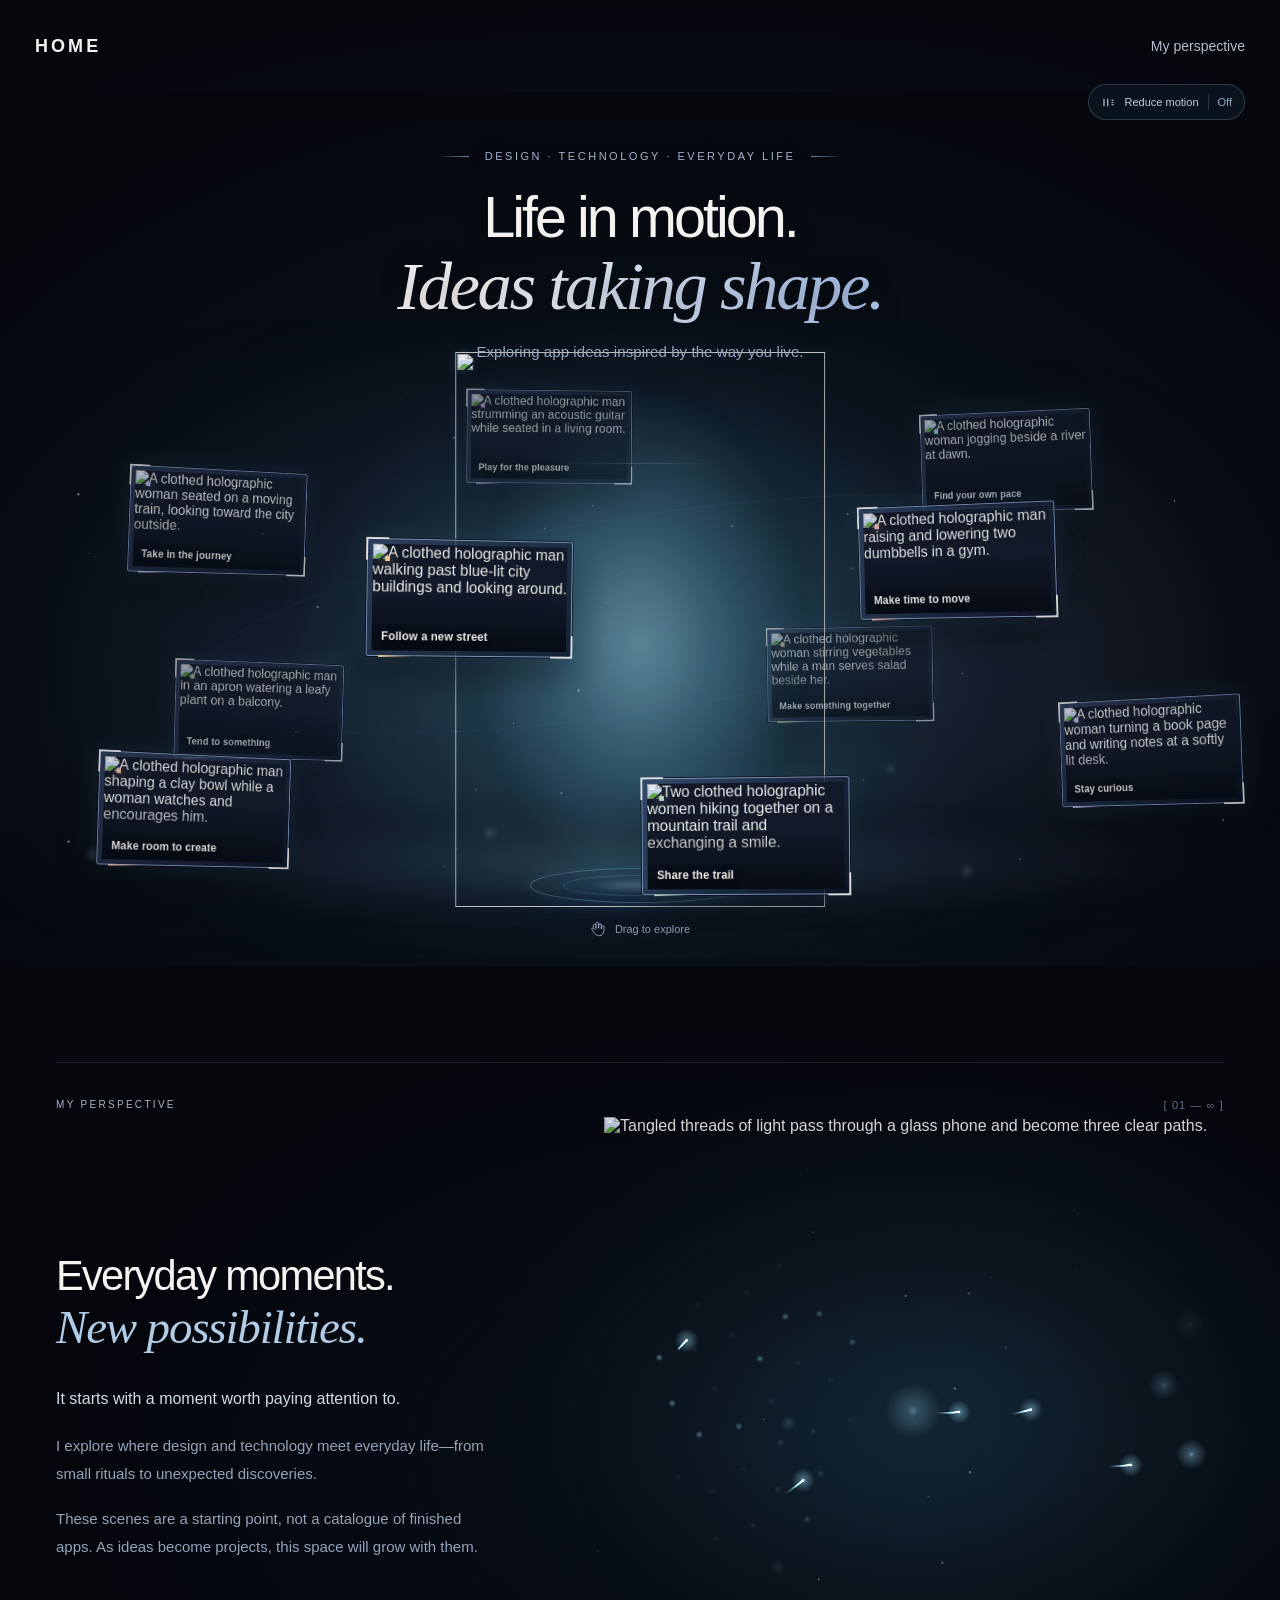
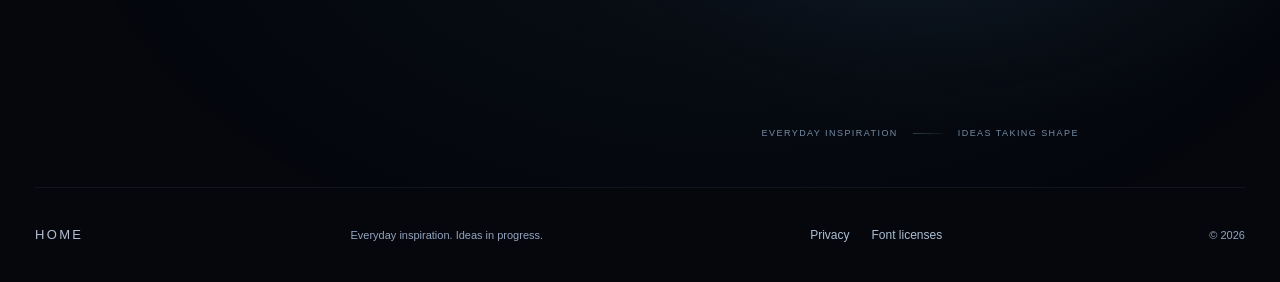
==== index.html @ 3bff4fd2 "Publish personal showcase and privacy notice" ====
<!doctype html>
<html lang="en">
<head>
  <meta charset="utf-8">
  <meta name="viewport" content="width=device-width, initial-scale=1">
  <meta name="theme-color" content="#05070d">
  <meta name="description" content="A personal exploration of design, technology, and app ideas inspired by everyday life. Ten cinematic holographic scenes bring that inspiration into motion.">
  <meta name="referrer" content="no-referrer">
  <title>Life in motion. Ideas taking shape.</title>
  <script src="motion-preference.js?v=personal-preview-20261008"></script>
  <link rel="icon" href="data:,">
  <link rel="preload" href="assets-holo-20261007/fonts/dm-sans.ttf" as="font" type="font/ttf" crossorigin>
  <link rel="preload" href="assets-holo-20261007/fonts/instrument-serif-italic.ttf" as="font" type="font/ttf" crossorigin>
  <link rel="preload" href="assets-holo-20261007/hologram.webp" as="image">
  <link rel="stylesheet" href="styles.css?v=personal-preview-20261008">
  <link rel="stylesheet" href="sections.css?v=personal-preview-20261008">
  <link rel="stylesheet" href="atmosphere.css?v=personal-preview-20261008">
  <link rel="stylesheet" href="site-preferences.css?v=personal-preview-20261008">
  <link rel="stylesheet" href="holo.css?v=personal-preview-20261008">
</head>
<body class="atmosphere-preview">
  <a class="skip-link" href="#main">Skip to content</a>
  <header class="site-header">
    <a class="wordmark" href="#" aria-label="Home">HOME</a>
    <nav aria-label="Main navigation"><a href="#perspective">My perspective</a></nav>
  </header>
  <div class="motion-toolbar">
    <button class="motion-preference" type="button" data-motion-toggle aria-pressed="false" hidden><svg viewBox="0 0 20 20" aria-hidden="true"><path d="M4 5v10M9 5v10M14 7h3M14 10h2M14 13h3"/></svg><span>Reduce motion</span><span data-motion-state aria-hidden="true">Off</span></button>
  </div>

  <main id="main" tabindex="-1">
    <section class="experience" aria-labelledby="hero-title">
      <div class="experience-ambient" aria-hidden="true"></div>
      <div class="hero-copy">
        <p class="eyebrow"><span class="eyebrow-line" aria-hidden="true"></span> DESIGN · TECHNOLOGY · EVERYDAY LIFE <span class="eyebrow-line" aria-hidden="true"></span></p>
        <h1 id="hero-title">Life in motion.<br><em>Ideas taking shape.</em></h1>
        <p class="hero-description">Exploring app ideas inspired by the way you live.</p>
      </div>

      <div class="scene-viewport">
        <div class="orbit-stage" id="orbit-stage" role="group" aria-label="Ten holographic scenes exploring different ways of living. Select a scene to take a closer look.">
          <div class="body-light" aria-hidden="true"><span class="body-light-halo"></span><span class="body-light-rays"></span><span class="body-light-floor"></span></div>
          <div class="stage-grid" aria-hidden="true"></div>
          <div class="orbit-guide orbit-guide-one" aria-hidden="true"></div>
          <div class="orbit-guide orbit-guide-two" aria-hidden="true"></div>
          <div class="hologram" aria-hidden="true">
            <div class="hologram-aura"></div>
            <img id="hologram-image" src="assets-holo-20261007/hologram.webp" alt="" width="850" height="1275" fetchpriority="high" draggable="false">
            <canvas id="hologram-particles"></canvas>
            <div class="hologram-scan"></div>
          </div>
          <div class="hologram-ground" aria-hidden="true"><span></span><span></span><span></span></div>
          <div class="screen-orbit" id="screen-orbit"></div>
        </div>
      </div>

      <div class="experience-controls">
        <div class="interaction-hint"><svg viewBox="0 0 24 24" aria-hidden="true"><path d="M5 9V7a2 2 0 0 1 4 0v4-7a2 2 0 0 1 4 0v7-5a2 2 0 0 1 4 0v6-3a2 2 0 0 1 4 0v5c0 5-3 8-7 8h-1c-3 0-5-2-7-5l-3-4c-1-2 1-4 3-2l2 2"/></svg><span>Drag to explore</span></div>
      </div>
      <noscript><p class="noscript-note">Enable JavaScript to explore ten visual interpretations of everyday life.</p></noscript>
    </section>

    <section class="perspective story-section" id="perspective" aria-labelledby="perspective-title">
      <div class="perspective-meta"><span class="eyebrow">MY PERSPECTIVE</span><span class="perspective-index" aria-hidden="true">[ 01 — ∞ ]</span></div>
      <div class="story-layout">
        <div class="story-copy">
          <h2 id="perspective-title">Everyday moments.<br><em>New possibilities.</em></h2>
          <p class="story-lead">It starts with a moment worth paying attention to.</p>
          <p>I explore where design and technology meet everyday life—from small rituals to unexpected discoveries.</p>
          <p>These scenes are a starting point, not a catalogue of finished apps. As ideas become projects, this space will grow with them.</p>
        </div>
        <figure class="story-art" data-art="perspective">
          <div class="art-halo" aria-hidden="true"></div>
          <div class="art-scene">
            <img src="assets-holo-20261007/perspective-art.webp" alt="Tangled threads of light pass through a glass phone and become three clear paths." width="1254" height="1254" loading="lazy" decoding="async">
            <canvas class="art-motion" aria-hidden="true"></canvas>
          </div>
          <figcaption class="art-caption"><span>Everyday inspiration</span><i aria-hidden="true"></i><span>Ideas taking shape</span></figcaption>
        </figure>
      </div>
    </section>
  </main>

  <footer class="site-footer"><a class="footer-wordmark" href="#">HOME</a><span>Everyday inspiration. Ideas in progress.</span><nav class="legal-links" aria-label="Site information"><a href="privacy.html">Privacy</a><a href="credits.html">Font licenses</a></nav><span>© <span id="year">2026</span></span></footer>

  <dialog id="scene-dialog" class="scene-dialog" aria-labelledby="dialog-title" aria-describedby="dialog-copy">
    <div class="dialog-shell">
      <button class="dialog-close" type="button" aria-label="Close scene"><svg viewBox="0 0 24 24" aria-hidden="true"><path d="m6 6 12 12M18 6 6 18"/></svg></button>
      <div class="dialog-image-wrap"><img id="dialog-image" src="assets-holo-20261007/city.webp" alt="" width="1200" height="800"><div class="dialog-image-shade"></div><span id="dialog-category" class="dialog-category"></span></div>
      <div class="dialog-content"><span class="eyebrow" id="dialog-index"></span><h2 id="dialog-title"></h2><p id="dialog-copy"></p><div class="dialog-bottom"><span>Visual concepts. Not product demonstrations.</span><div class="dialog-pagination"><button type="button" id="previous-scene" aria-label="Previous scene"><svg viewBox="0 0 24 24" aria-hidden="true"><path d="m14 6-6 6 6 6"/></svg></button><span id="dialog-count" aria-live="polite" aria-atomic="true"></span><button type="button" id="next-scene" aria-label="Next scene"><svg viewBox="0 0 24 24" aria-hidden="true"><path d="m10 6 6 6-6 6"/></svg></button></div></div></div>
    </div>
  </dialog>
  <script type="module" src="script.js?v=personal-preview-20261008"></script>
  <script type="module" src="section-effects.js?v=personal-preview-20261008"></script>
  <script type="module" src="atmosphere.js?v=personal-preview-20261008"></script>
</body>
</html>
---- styles.css ----
@font-face{font-family:DM Sans;src:url(assets-holo-20261007/fonts/dm-sans.ttf) format('truetype');font-weight:400;font-display:swap}
@font-face{font-family:DM Sans;src:url(assets-holo-20261007/fonts/dm-sans-semibold.ttf) format('truetype');font-weight:600 800;font-display:swap}
@font-face{font-family:Instrument Serif;src:url(assets-holo-20261007/fonts/instrument-serif-italic.ttf) format('truetype');font-style:italic;font-display:swap}
:root{color-scheme:dark;--bg:#05070d;--ink:#f4f3ef;--muted:#a0a7b9;--blue:#7bccff;--line:rgba(178,205,255,.15);--font:'DM Sans',Arial,sans-serif}
*{box-sizing:border-box}html{scroll-behavior:smooth;scroll-padding-top:30px}body{margin:0;background:var(--bg);color:var(--ink);font-family:var(--font);font-size:16px;-webkit-font-smoothing:antialiased}button,input,a{-webkit-tap-highlight-color:transparent}button,a{touch-action:manipulation}a{color:inherit;text-decoration:none}button{font:inherit;color:inherit}button:focus-visible,a:focus-visible{outline:2px solid #a7e0ff;outline-offset:6px}button{cursor:pointer}img{display:block;max-width:100%}::selection{background:#29638d;color:white}.skip-link{position:fixed;left:20px;top:-80px;background:white;color:#080d18;padding:14px 22px;z-index:1000}.skip-link:focus{top:15px}
.site-header{height:92px;max-width:1680px;margin:auto;padding:0 56px;display:flex;align-items:center;justify-content:space-between;position:relative;z-index:60}.wordmark{display:flex;align-items:center;gap:13px;font-size:18px;letter-spacing:.17em;font-weight:600}.site-header nav{display:flex;align-items:center;gap:36px;font-size:14px;color:#b5bdce}.site-header nav a:hover{color:white}.contact-link{display:flex;align-items:center;gap:14px;border:1px solid #3d4657;padding:11px 18px;border-radius:30px;color:#e7e9f2}.contact-glint{width:5px;height:5px;background:#a9dcff;box-shadow:0 0 12px #6cbcff;border-radius:50%}
.experience{position:relative;isolation:isolate;overflow:hidden;min-height:calc(100svh - 92px);padding-top:28px;background:radial-gradient(ellipse 54% 54% at 50% 65%,rgba(17,36,89,.19),transparent 80%)}.experience-ambient{position:absolute;inset:0;pointer-events:none;z-index:-1;background:radial-gradient(ellipse 45% 60% at 45% 65%,rgba(37,55,117,.08),transparent 70%),radial-gradient(ellipse 20% 35% at 78% 55%,rgba(72,30,86,.08),transparent 90%)}.hero-copy{position:relative;z-index:45;text-align:center;margin:0 auto;max-width:1050px;padding:0 24px}.eyebrow{font-size:11px;letter-spacing:.23em;font-weight:400;color:#a6b2ca;margin:0;line-height:1.6}.hero-copy .eyebrow{display:flex;justify-content:center;align-items:center;gap:16px}.eyebrow-line{width:32px;height:1px;background:linear-gradient(90deg,transparent,#6e89b3)}.eyebrow-line:last-child{transform:rotate(180deg)}h1{font-size:clamp(40px,4.5vw,72px);font-weight:400;line-height:1.1;letter-spacing:-.052em;margin:20px 0 15px}h1 em{font-family:'Instrument Serif',Georgia,serif;font-weight:400;font-size:1.19em;letter-spacing:-.035em;background:linear-gradient(100deg,#fbfafa 18%,#afc6ee 92%);background-clip:text;-webkit-background-clip:text;color:transparent}.hero-description{font-size:15px;line-height:1.7;letter-spacing:.005em;color:#9aa8c0;margin:0}.scene-viewport{position:relative;max-width:1640px;margin:0 auto}.orbit-stage{height:clamp(470px,calc(100svh - 340px),700px);position:relative;isolation:isolate;touch-action:pan-y;cursor:grab;margin-top:-6px;user-select:none;-webkit-user-select:none}.orbit-stage.is-dragging{cursor:grabbing}.screen-orbit{position:absolute;inset:0;pointer-events:none;z-index:auto}.life-screen{position:absolute;top:0;left:50%;width:clamp(180px,17.2vw,257px);height:clamp(130px,12.3vw,182px);padding:5px;border:1px solid rgba(182,211,255,.62);border-radius:3px;background:linear-gradient(135deg,rgba(54,73,109,.7),rgba(9,17,34,.8));box-shadow:0 0 0 1px rgba(4,10,22,.8),0 0 18px rgba(69,144,240,.13),0 20px 40px rgba(0,0,0,.43);text-align:left;will-change:transform;pointer-events:auto;transform-origin:center;transition:border-color .2s,box-shadow .2s;overflow:visible;cursor:pointer}.life-screen::before,.life-screen::after{content:'';position:absolute;width:22px;height:22px;border-color:#d5e9ff;opacity:.9;pointer-events:none}.life-screen::before{top:-2px;left:-2px;border-top:2px solid;border-left:2px solid}.life-screen::after{bottom:-2px;right:-2px;border-right:2px solid;border-bottom:2px solid}.life-screen:hover,.life-screen:focus-visible{border-color:#d3f4ff;box-shadow:0 0 0 1px #75c7ff,0 0 40px rgba(69,144,240,.35),0 20px 40px #0009}.screen-photo-wrap{position:relative;width:100%;height:100%;overflow:hidden;background:#111827}.screen-photo{width:100%;height:100%;object-fit:cover;object-position:center;filter:saturate(.88) contrast(1.05);transition:transform .8s,filter .5s;pointer-events:none}.life-screen:hover .screen-photo{transform:scale(1.055);filter:saturate(1) contrast(1.04)}.screen-shade{position:absolute;inset:0;background:linear-gradient(180deg,rgba(3,7,15,.05) 20%,rgba(3,7,15,.02) 45%,rgba(3,7,15,.83) 100%);pointer-events:none}.screen-heading{position:absolute;left:13px;bottom:11px;right:13px;display:flex;align-items:center;justify-content:space-between;gap:8px;z-index:2;text-shadow:0 1px 8px #000;font-size:13px;font-weight:600;letter-spacing:.01em;pointer-events:none}.screen-number{font-size:10px;font-family:monospace;letter-spacing:.1em;color:#d9e6f5;font-weight:400}.screen-notch{position:absolute;left:13px;top:13px;width:5px;height:5px;background:var(--screen-color,#aedcff);box-shadow:0 0 12px var(--screen-color,#aedcff);z-index:2;pointer-events:none}.screen-edge{position:absolute;width:36px;height:2px;background:linear-gradient(90deg,var(--screen-color,#bdefff),transparent);left:12px;bottom:-2px}.screen-hover-label{position:absolute;top:12px;right:12px;font-size:9px;letter-spacing:.1em;text-transform:uppercase;background:#05080db3;border:1px solid #ffffff50;padding:5px 6px;opacity:0;transition:opacity .2s;pointer-events:none}.life-screen:hover .screen-hover-label,.life-screen:focus-visible .screen-hover-label{opacity:1}
.hologram{position:absolute;left:50%;bottom:12px;transform:translateX(-50%);height:99%;width:auto;aspect-ratio:2/3;z-index:25;pointer-events:none;isolation:isolate}.hologram img{width:100%;height:100%;object-fit:contain;opacity:.82;filter:saturate(.62) brightness(.93);mix-blend-mode:screen;position:relative;z-index:1}.hologram-aura{position:absolute;inset:15% 20% 10%;border-radius:50%;background:radial-gradient(ellipse,rgba(62,168,255,.08),transparent 70%);filter:blur(24px);z-index:0}#hologram-particles{position:absolute;inset:0;width:100%;height:100%;z-index:3;mix-blend-mode:screen}.hologram-scan{position:absolute;left:28%;right:28%;top:20%;height:1px;z-index:4;background:linear-gradient(90deg,transparent,rgba(178,229,255,.65),transparent);box-shadow:0 0 14px #8cdaff;opacity:.25;animation:scan-body 9s ease-in-out infinite;pointer-events:none}@keyframes scan-body{0%,100%{top:18%;opacity:0}12%,70%{opacity:.35}85%{top:85%;opacity:0}}.hologram-ground{position:absolute;left:50%;bottom:2%;width:280px;height:45px;transform:translateX(-50%);z-index:5;background:radial-gradient(ellipse,rgba(53,120,218,.18),transparent 65%);pointer-events:none}.hologram-ground span{position:absolute;inset:5px 30px;border-radius:50%;border:1px solid #89c2ff30;box-shadow:0 0 18px #3d91ff12}.hologram-ground span:nth-child(2){inset:12px 63px;opacity:.55}.hologram-ground span:nth-child(3){inset:20px 94px;background:#5d9fed24;border:0;filter:blur(4px)}.stage-grid{position:absolute;left:12%;right:12%;height:58%;bottom:-22%;background-image:linear-gradient(#7793cf09 1px,transparent 1px),linear-gradient(90deg,#7793cf09 1px,transparent 1px);background-size:62px 62px;transform:perspective(460px) rotateX(64deg);mask-image:radial-gradient(ellipse,#0005,transparent 66%);pointer-events:none;z-index:0}.orbit-guide{position:absolute;border:1px solid rgba(100,157,235,.07);border-radius:50%;pointer-events:none;z-index:1;left:15%;right:15%;height:35%;top:28%;transform:rotate(-9deg)}.orbit-guide-two{left:8%;right:8%;top:42%;height:37%;transform:rotate(8deg);border-style:dashed;border-color:#698bca0b}.stage-coordinate{position:absolute;top:43%;display:flex;gap:18px;align-items:center;font-size:8px;letter-spacing:.2em;color:#5d6c86;writing-mode:vertical-rl;z-index:2;pointer-events:none}.stage-coordinate i{height:40px;width:1px;background:#5772a44a}.coordinate-left{left:35px;transform:rotate(180deg)}.coordinate-right{right:35px}
.experience-controls{position:relative;z-index:50;max-width:1360px;margin:0 auto;padding:2px 30px 0;display:grid;grid-template-columns:1fr auto 1fr;align-items:center;gap:24px}.interaction-hint{display:flex;align-items:center;gap:9px;font-size:11px;color:#8c9bb4}.interaction-hint svg{width:16px;height:16px;stroke:#a3b1c8;fill:none;stroke-width:1.3;stroke-linecap:round;stroke-linejoin:round}.hint-separator{margin:0 8px;color:#4b5d7d}.scene-selector{display:flex;align-items:center;gap:3px}.scene-dot{border:0;background:none;padding:11px 6px;display:block;position:relative}.scene-dot::after{content:'';display:block;width:4px;height:4px;background:#43516c;border-radius:50%;transition:background .3s,box-shadow .3s}.scene-dot:hover::after,.scene-dot[aria-pressed=true]::after{background:#b3e2ff;box-shadow:0 0 10px #64bafc}.motion-toggle{justify-self:end;display:flex;align-items:center;gap:6px;background:none;border:0;padding:8px 0 8px 10px;color:#a0afc9;font-size:11px}.motion-toggle svg{width:17px;height:17px;stroke:currentColor;stroke-width:1.5;fill:none;stroke-linecap:round}.motion-toggle .play-icon{display:none;width:15px}.motion-toggle[aria-pressed=true] .play-icon{display:block}.motion-toggle[aria-pressed=true] .pause-icon{display:none}.motion-toggle:hover{color:white}.scene-disclaimer{margin:13px 0 30px;text-align:center;font-size:11px;color:#586781;letter-spacing:.025em}.noscript-note{text-align:center;padding:20px;color:var(--muted)}
.perspective{max-width:1250px;margin:100px auto 0;border-top:1px solid var(--line);padding:35px 0 90px}.perspective-meta{display:flex;justify-content:space-between;align-items:center;margin-bottom:42px}.perspective-meta .eyebrow{font-size:10px}.perspective-index{font-size:11px;color:#63708c;letter-spacing:.1em}.perspective-copy{display:grid;grid-template-columns:1.15fr 1fr;gap:100px}.perspective-copy h2{font-size:clamp(30px,3.1vw,48px);font-weight:400;line-height:1.2;letter-spacing:-.035em;margin:0}.perspective-copy h2 em{font-family:'Instrument Serif',Georgia,serif;font-size:1.1em;font-weight:400;color:#a5b7d5}.perspective-copy p{font-size:16px;line-height:1.8;color:#9da9c0;margin:0 0 18px}.text-link{display:flex;align-items:center;justify-content:space-between;gap:10px;font-size:13px;margin-top:28px;padding:16px 0;border-top:1px solid var(--line);color:#dce6f6}.text-link span{color:#8295b6;font-size:12px}.text-link:hover span{color:#c4e5ff}.site-footer{max-width:calc(100% - 112px);margin:auto;min-height:95px;border-top:1px solid #7387ab1a;display:flex;align-items:center;justify-content:space-between;gap:20px;color:#606f89;font-size:11px}.footer-wordmark{font-size:13px;letter-spacing:.18em;color:#b4bed1}
.scene-dialog{width:min(900px,calc(100% - 32px));padding:0;border:1px solid #789acf50;background:#090e18;color:white;border-radius:8px;max-height:90svh;overflow:auto;box-shadow:0 30px 150px #000d}.scene-dialog::backdrop{background:rgba(2,5,12,.8);backdrop-filter:blur(12px)}.dialog-shell{position:relative}.dialog-close{position:absolute;right:15px;top:15px;width:38px;height:38px;border:1px solid #b8d1ec55;z-index:3;display:grid;place-items:center;background:#060b14ba;border-radius:50%;color:white}.dialog-close svg,.dialog-pagination svg{width:20px;height:20px;fill:none;stroke:currentColor;stroke-width:1.5}.dialog-close:hover{background:#183958}.dialog-image-wrap{height:clamp(190px,40vh,400px);position:relative;overflow:hidden}.dialog-image-wrap>img{width:100%;height:100%;object-fit:cover;animation:scene-reveal 10s ease-out both}.dialog-image-shade{position:absolute;inset:0;background:linear-gradient(transparent 50%,#090e18)}.dialog-category{position:absolute;bottom:24px;left:36px;letter-spacing:.2em;font-size:11px;color:#d2e7fc}.dialog-content{padding:10px 36px 27px}.dialog-content .eyebrow{font-size:10px;color:#6d8aac}.dialog-content h2{font-family:'Instrument Serif',Georgia,serif;font-size:clamp(34px,4vw,50px);font-style:italic;font-weight:400;margin:12px 0;letter-spacing:-.02em}.dialog-content p{font-size:16px;line-height:1.8;color:#aab8cf;max-width:650px;margin:0 0 28px}.dialog-bottom{display:flex;align-items:center;justify-content:space-between;gap:20px;padding-top:20px;border-top:1px solid #7b9fc026;color:#758baa;font-size:11px}.dialog-pagination{display:flex;align-items:center;gap:16px}.dialog-pagination button{display:grid;place-items:center;width:32px;height:32px;background:none;border:1px solid #59749450;border-radius:50%;padding:0;color:#bdd5f0}.dialog-pagination button:hover{background:#14243b}.dialog-pagination span{min-width:37px;text-align:center;font-size:11px;font-variant-numeric:tabular-nums}@keyframes scene-reveal{from{transform:scale(1.045)}to{transform:scale(1)}}body.dialog-open{overflow:hidden}
@media(min-width:1600px){.site-header{height:100px}.experience{padding-top:35px}.hero-description{font-size:16px}.orbit-stage{height:min(680px,calc(100svh - 355px))}}
@media(max-width:1280px){.site-header{padding:0 35px}.perspective{margin-left:55px;margin-right:55px}.perspective-copy{gap:55px}.stage-coordinate{display:none}.site-footer{max-width:calc(100% - 70px)}.experience-controls{padding-left:40px;padding-right:40px}}
@media(max-width:760px){.site-header{height:78px;padding:0 22px}.wordmark{font-size:14px;gap:10px;letter-spacing:.14em}.site-header nav{gap:0;font-size:12px}.site-header nav>a:first-child{display:none}.contact-link{padding:9px 14px}.contact-glint{width:4px;height:4px}.experience{padding-top:27px;min-height:0}.hero-copy{padding:0 17px}.hero-copy .eyebrow{font-size:9px;letter-spacing:.18em;gap:10px}.eyebrow-line{width:24px}h1{font-size:clamp(33px,6.5vw,49px);line-height:1.17;letter-spacing:-.048em;max-width:650px;margin:16px auto 12px}.hero-description{font-size:13px;line-height:1.8;max-width:420px;margin:auto}.desktop-break{display:none}.orbit-stage{height:550px;margin-top:16px;max-width:760px}.life-screen{width:174px;height:129px;padding:4px}.screen-heading{font-size:12px;left:10px;right:10px;bottom:10px}.screen-number{font-size:9px}.hologram{height:91%;bottom:19px;max-width:340px;width:62%;aspect-ratio:2/3}.hologram-ground{bottom:2%;width:210px}.orbit-guide-one{left:5%;right:5%;top:20%;height:27%}.orbit-guide-two{left:1%;right:1%;top:57%;height:30%}.experience-controls{display:flex;flex-wrap:wrap;justify-content:space-between;gap:0 12px;padding:0 24px}.interaction-hint{font-size:10px}.interaction-hint svg{width:15px;height:15px}.hint-separator{margin:0 4px}.scene-selector{order:3;width:100%;justify-content:center;margin-top:10px}.scene-dot{padding:12px 8px}.motion-toggle{font-size:10px}.scene-disclaimer{font-size:10px;margin:4px 0 20px}.perspective{margin:70px 25px 0;padding:25px 0 45px}.perspective-meta{margin-bottom:25px}.perspective-meta .eyebrow{font-size:9px;letter-spacing:.15em}.perspective-copy{grid-template-columns:1fr;gap:25px}.perspective-copy h2{font-size:36px}.perspective-copy p{font-size:14px}.text-link{font-size:12px}.text-link span{font-size:11px}.site-footer{max-width:calc(100% - 50px);padding:25px 0;flex-wrap:wrap;gap:18px;min-height:100px;font-size:10px}.site-footer>span:nth-child(2){display:none}.footer-wordmark{font-size:12px}.dialog-content{padding:8px 22px 22px}.dialog-category{left:22px}.dialog-content p{font-size:14px}.dialog-bottom{font-size:10px;gap:14px}.dialog-pagination{gap:9px}}
@media(max-width:420px){h1{max-width:360px;font-size:39px}h1 em{display:block;font-size:1.18em}.hero-description{max-width:315px;font-size:12px}.orbit-stage{height:530px;margin-top:15px}.life-screen{width:161px;height:118px}.hologram{height:89%;width:78%;max-width:320px}.experience-controls{padding:0 18px}.screen-heading{font-size:11px}.screen-hover-label{display:none}.dialog-bottom>span{max-width:125px;line-height:1.7}}
.screen-photo-wrap{display:block}.motion-paused .hologram-scan{animation-play-state:paused}
.experience-controls{display:flex;justify-content:center}
.experience-controls{padding-bottom:30px}
@media(min-width:761px){.hero-description{white-space:nowrap}}
.affiliate-section{max-width:1250px;margin:0 auto;border-top:1px solid var(--line);padding:35px 0 90px;scroll-margin-top:30px}
@media(max-width:1280px){.affiliate-section{margin-left:55px;margin-right:55px}}
@media(max-width:760px){.affiliate-section{margin:0 25px;padding:25px 0 45px}.affiliate-email{flex-wrap:wrap;gap:10px 20px}.experience-controls{justify-content:center}}
.screen-video{position:absolute;inset:0;opacity:0;pointer-events:none}.screen-video.is-ready{opacity:1}.screen-shade{z-index:1}.dialog-video{width:100%;height:100%;object-fit:contain;background:#05070d}.dialog-video[hidden],#dialog-image[hidden]{display:none}.dialog-image-shade,.dialog-category{pointer-events:none}.dialog-image-wrap:has(.dialog-video:not([hidden])) .dialog-image-shade,.dialog-image-wrap:has(.dialog-video:not([hidden])) .dialog-category{display:none}
/* Light originates at the figure: bright near the body, a soft falloff into black. */
.experience{background:#04060b}
.experience-ambient{background:none}
.body-light{position:absolute;inset:-7% 0 -7%;pointer-events:none;z-index:0;overflow:visible}
.body-light-halo{position:absolute;inset:0;background:radial-gradient(ellipse 10% 34% at 50% 50%,rgba(157,223,255,.22) 0%,rgba(97,186,244,.14) 42%,transparent 100%),radial-gradient(ellipse 32% 58% at 50% 52%,rgba(69,144,213,.20) 0%,rgba(42,102,164,.12) 32%,rgba(21,57,99,.065) 55%,rgba(9,25,43,.025) 74%,transparent 100%);animation:body-light-breathe 12s ease-in-out infinite}
.body-light-rays{position:absolute;inset:8% 5% 10%;background:repeating-conic-gradient(from -14deg at 50% 48%,transparent 0deg 16deg,rgba(134,207,255,.065) 18deg,transparent 25deg 44deg);mask-image:radial-gradient(ellipse 45% 47% at 50% 48%,transparent 12%,#0006 26%,#0003 50%,transparent 85%);filter:blur(12px);opacity:.7}
.body-light-floor{position:absolute;bottom:7%;left:50%;width:75%;height:15%;transform:translateX(-50%);background:radial-gradient(ellipse at center,rgba(151,219,253,.21),rgba(56,123,185,.1) 23%,rgba(23,64,100,.04) 47%,transparent 72%);filter:blur(13px)}
.hologram::before{content:'';position:absolute;inset:0;background:url(assets-holo-20261007/hologram.webp) center/contain no-repeat;filter:blur(27px) saturate(.65) brightness(1.4);opacity:.32;mix-blend-mode:screen;z-index:0;animation:body-light-breathe 12s ease-in-out infinite}
.hologram img{opacity:.94;filter:saturate(.68) brightness(1.06) drop-shadow(0 0 5px rgba(116,213,255,.22))}
.hologram-aura{inset:8% 12% 6%;background:radial-gradient(ellipse,rgba(131,213,255,.12),rgba(61,131,199,.045) 48%,transparent 74%);filter:blur(28px)}
.hologram-ground{background:radial-gradient(ellipse,rgba(175,234,255,.3),rgba(66,147,223,.12) 24%,transparent 67%)}
.hologram-ground span{border-color:#99d9ff4d;box-shadow:0 0 21px #5aaeff20}
.life-screen{box-shadow:0 0 0 1px rgba(4,10,22,.8),0 0 24px rgba(85,171,234,.14),0 20px 40px rgba(0,0,0,.43)}
.motion-paused .body-light-halo,.motion-paused .hologram::before{animation-play-state:paused}
@keyframes body-light-breathe{0%,100%{opacity:.82}50%{opacity:1}}
@media(max-width:760px){.body-light{inset:-3% -25% -4%}.body-light-rays{opacity:.5}.hologram::before{filter:blur(20px) saturate(.65) brightness(1.4)}}
@media(prefers-reduced-motion:reduce){html{scroll-behavior:auto}*,*::before,*::after{animation:none!important;transition:none!important}.hologram-scan{display:none}}
---- sections.css ----
/* Cinematic story sections: real typography over transparent, animated artwork. */
.story-section {
  position: relative;
  max-width: 1328px;
  margin: 0 auto;
  padding: 34px 0 50px;
  border-top: 1px solid var(--line);
  scroll-margin-top: 28px;
}
.perspective.story-section { margin-top: 95px; }
.story-section .perspective-meta { margin-bottom: 4px; }
.story-layout {
  display: grid;
  grid-template-columns: .92fr 1.08fr;
  align-items: center;
  gap: 20px;
  min-height: 550px;
}
.story-copy { position: relative; z-index: 2; padding: 12px 0 35px; }
.story-copy h2 {
  margin: 0 0 29px;
  font-size: clamp(34px, 3.25vw, 50px);
  font-weight: 400;
  line-height: 1.17;
  letter-spacing: -.042em;
}
.story-copy h2 em {
  font-family: 'Instrument Serif', Georgia, serif;
  font-size: 1.13em;
  font-weight: 400;
  letter-spacing: -.025em;
  color: #b2cce6;
}
.story-copy p {
  max-width: 430px;
  margin: 0 0 18px;
  color: #94a4bb;
  font-size: 15px;
  line-height: 1.85;
}
.story-copy .story-lead { color: #d0dce9; font-size: 16px; }
.story-copy .affiliate-email {
  max-width: 430px;
  align-items: flex-start;
  flex-direction: column;
  gap: 12px;
  margin-top: 30px;
  padding: 19px 0 4px;
}
.story-copy .affiliate-email span { color: #a8cfe9; font-size: 14px; }
.story-copy .affiliate-email:hover span { color: #fff; }
.story-art {
  position: relative;
  isolation: isolate;
  width: 100%;
  min-width: 0;
  aspect-ratio: 1;
  margin: 0;
  pointer-events: none;
}
.art-halo {
  position: absolute;
  inset: 16% -4% 7% -5%;
  z-index: -1;
  background: radial-gradient(ellipse at 52% 48%, #277bb219 0%, #14435f0b 48%, transparent 72%);
}
[data-art="affiliates"] .art-halo {
  background: radial-gradient(ellipse at 48% 45%, #267fa916, transparent 68%), radial-gradient(ellipse at 60% 85%, #bd8b4910, transparent 50%);
}
.art-scene {
  position: absolute;
  inset: 0;
  transform-origin: 52% 52%;
  animation: glass-drift 10s ease-in-out infinite;
  animation-play-state: paused;
}
[data-art="affiliates"] .art-scene { animation-duration: 13s; animation-delay: -4s; }
.story-art.is-animating .art-scene { animation-play-state: running; }
.art-scene img { width: 100%; height: 100%; object-fit: contain; opacity: .88; }
.art-motion { position: absolute; inset: 0; width: 100%; height: 100%; mix-blend-mode: screen; }
.art-caption {
  position: absolute;
  left: 7%;
  right: 5%;
  bottom: -4px;
  display: flex;
  align-items: center;
  justify-content: center;
  gap: 15px;
  color: #768ca5;
  font-size: 9px;
  line-height: 1.6;
  letter-spacing: .16em;
  text-transform: uppercase;
}
.art-caption i { width: 30px; height: 1px; background: linear-gradient(90deg, #679eb75c, #679eb712); }
.art-caption .reward-label { color: #baa98a; }
@keyframes glass-drift {
  0%, 100% { transform: translateY(3px) rotate(-.4deg); }
  50% { transform: translateY(-6px) rotate(.4deg); }
}
@media (max-width: 1450px) {
  .story-section { margin-left: 56px; margin-right: 56px; }
}
@media (max-width: 1050px) {
  .story-section { margin-left: 40px; margin-right: 40px; }
  .story-layout { gap: 10px; min-height: 440px; }
  .story-copy h2 { font-size: 35px; }
  .story-copy p { font-size: 14px; }
  .story-copy .story-lead { font-size: 14px; }
  .art-caption { font-size: 8px; gap: 9px; letter-spacing: .1em; }
  .art-caption i { width: 20px; }
}
@media (max-width: 760px) {
  .story-section { margin: 0 25px; padding: 25px 0 44px; }
  .perspective.story-section { margin-top: 65px; }
  .story-section .perspective-meta { margin-bottom: 34px; }
  .story-section .perspective-index { font-size: 9px; letter-spacing: .025em; }
  .story-layout { grid-template-columns: 1fr; min-height: 0; gap: 0; }
  .story-copy { padding: 0; }
  .story-copy h2 { font-size: clamp(30px, 7.8vw, 44px); margin-bottom: 21px; }
  .story-copy p { max-width: 460px; font-size: 14px; line-height: 1.85; }
  .story-copy .story-lead { font-size: 14px; }
  .story-copy .affiliate-email { margin-top: 24px; padding-top: 17px; }
  .story-copy .affiliate-email span { font-size: 13px; }
  .story-art { width: min(100%, 500px); margin: -8px auto 7px; }
  [data-art="affiliates"] { margin-top: 18px; }
  .art-caption { left: 0; right: 0; bottom: -9px; font-size: 8px; gap: 9px; }
}
@media (prefers-reduced-motion: reduce) {
  .art-scene { animation: none; }
}

/* A generous, low-friction contact area in the same blue-black glass palette. */
.partnership-jump {
  display: inline-flex;
  align-items: center;
  gap: 24px;
  margin-top: 16px;
  padding: 14px 0;
  border-bottom: 1px solid #86b6d155;
  font-size: 15px;
  color: #c6e6f8;
}
.partnership-jump span { font-size: 23px; }
.partnership-jump:hover { color: white; border-color: #a9dbf7; }
.partnership-panel {
  position: relative;
  isolation: isolate;
  display: grid;
  grid-template-columns: .78fr 1.22fr;
  gap: 65px;
  margin-top: 60px;
  padding: 54px;
  border: 1px solid #8bc6ee30;
  border-radius: 18px;
  background: radial-gradient(ellipse at 0 0, #183c533f, transparent 55%), linear-gradient(135deg, #0c1520, #080e16 75%);
  box-shadow: inset 0 1px 0 #ccefff08, 0 24px 75px #00000030;
  scroll-margin-top: 32px;
}
.partnership-panel::before {
  content: '';
  position: absolute;
  top: -1px;
  left: 12%;
  right: 42%;
  height: 1px;
  background: linear-gradient(90deg, transparent, #a3dcf5aa, transparent);
  pointer-events: none;
}
.partnership-intro .eyebrow { color: #92b3cc; font-size: 9px; letter-spacing: .15em; }
.partnership-signal { display: inline-block; width: 5px; height: 5px; margin-right: 6px; border-radius: 50%; background: #9bdef6; box-shadow: 0 0 12px #80d1f3aa; }
.partnership-intro h3 { margin: 22px 0 22px; font-size: clamp(32px, 3vw, 45px); font-weight: 400; letter-spacing: -.035em; line-height: 1.15; }
.partnership-intro h3 em { color: #b7d7ee; font-family: 'Instrument Serif', Georgia, serif; font-weight: 400; font-size: 1.2em; }
.partnership-intro p { max-width: 300px; color: #9eafc1; font-size: 14px; line-height: 1.8; margin: 0 0 28px; }
.partnership-intro .affiliate-email { display: block; max-width: 320px; color: #bbd9eb; font-size: 13px; line-height: 2; }
.partnership-intro .affiliate-email>span:first-child { display: block; color: #8399ae; font-size: 12px; margin-bottom: 3px; }
.partnership-intro .affiliate-email:hover { color: white; }
.partnership-form { position: relative; padding-top: 2px; min-width: 0; }
.partnership-fields { display: grid; grid-template-columns: 1fr 1fr; gap: 26px 22px; }
.partnership-field { display: flex; flex-direction: column; gap: 11px; min-width: 0; }
.partnership-field-wide { grid-column: 1 / -1; }
.partnership-field label { color: #d0deed; font-size: 12px; line-height: 1.6; }
.partnership-field label>span { color: #87b7d0; }
.partnership-field .field-optional { margin-left: 10px; font-size: 10px; color: #8398ac; }
.partnership-field input {
  display: block;
  width: 100%;
  min-width: 0;
  height: 53px;
  padding: 0 15px;
  border: 1px solid #55708770;
  border-radius: 7px;
  background: #050b14a6;
  box-shadow: inset 0 2px 6px #00000021;
  color: #edf5fc;
  font: 400 15px var(--font);
  transition: border-color .2s, box-shadow .2s;
}
.partnership-field input::placeholder { color: #718398; opacity: 1; }
.partnership-field input:hover { border-color: #7699b18c; }
.partnership-field input:focus { outline: 2px solid #97dafa; outline-offset: 2px; border-color: #a2d4eb80; box-shadow: 0 0 20px #7ebeff10; }
.partnership-field input:user-invalid { border-color: #e69f9f; }
.partnership-field input:-webkit-autofill { -webkit-text-fill-color: #edf5fc; box-shadow: 0 0 0 60px #101e2a inset; caret-color: #edf5fc; }
.field-hint { color: #8296aa; font-size: 11px; line-height: 1.6; margin-top: -3px; }
.partnership-form-bottom { display: flex; align-items: center; gap: 22px; margin-top: 29px; }
.partnership-submit {
  display: inline-flex;
  justify-content: space-between;
  align-items: center;
  flex-shrink: 0;
  gap: 22px;
  padding: 16px 20px;
  min-height: 54px;
  border: 1px solid #d0ecff70;
  border-radius: 7px;
  background: linear-gradient(120deg, #cae8f7, #a4cfe5);
  box-shadow: 0 4px 24px #7bc9ff12;
  color: #0a2133;
  font-size: 13px;
  font-weight: 600;
  text-align: left;
  transition: background .2s, box-shadow .2s;
}
.partnership-submit>span:last-child { font-size: 22px; font-weight: 400; line-height: 1; }
.partnership-submit:hover { background: #d9f1ff; box-shadow: 0 4px 28px #7bc9ff26; }
.partnership-submit:disabled { cursor: wait; opacity: .65; }
.partnership-note { color: #8496a9; font-size: 11px; line-height: 1.7; margin: 0; max-width: 225px; }
.partnership-status { font-size: 13px; line-height: 1.7; color: #c3e2f2; margin: 22px 0 0; padding: 13px 15px; border-left: 2px solid #8cb7d4; background: #152b3f80; border-radius: 0 5px 5px 0; }
.partnership-status[data-state="error"] { color: #f2c3c3; border-color: #df9c9c; background: #36212b66; }
.partnership-status:focus { outline: none; }
.form-trap { position: absolute; width: 1px; height: 1px; overflow: hidden; clip-path: inset(50%); white-space: nowrap; }
@media (max-width: 1100px) {
  .partnership-panel { padding: 38px; gap: 35px; grid-template-columns: .8fr 1.2fr; }
  .partnership-fields { grid-template-columns: 1fr; gap: 20px; }
  .partnership-form-bottom { align-items: flex-start; flex-direction: column; gap: 14px; }
  .partnership-note { max-width: 330px; }
}
@media (max-width: 760px) {
  .partnership-panel { grid-template-columns: 1fr; gap: 32px; padding: 29px 23px; margin-top: 58px; border-radius: 12px; }
  .partnership-intro h3 { font-size: 35px; margin: 18px 0; }
  .partnership-intro h3 br { display: none; }
  .partnership-intro h3 em::before { content: ' '; }
  .partnership-intro p { margin-bottom: 20px; }
  .partnership-intro .eyebrow { font-size: 8px; letter-spacing: .11em; }
  .partnership-intro .affiliate-email { font-size: 12px; }
  .partnership-field input { font-size: 16px; }
  .partnership-submit { width: 100%; padding: 16px; font-size: 12px; gap: 12px; }
  .partnership-jump { font-size: 14px; margin-top: 8px; }
}
---- atmosphere.css ----
/* Isolated design experiment. Loaded by atmosphere.html only. */
.atmosphere-preview { overflow-x: clip; }
.atmosphere-preview main { overflow: clip; }
.atmosphere-preview .site-header {
  background: radial-gradient(ellipse at 52% 140%, #17313b24, transparent 68%);
}
.atmosphere-preview .experience {
  background: radial-gradient(ellipse 66% 70% at 50% 62%, #0b1722 0%, #080d15 58%, #05070d 100%);
}
.atmosphere-preview .experience-ambient {
  z-index: 0;
  background:
    radial-gradient(ellipse 36% 54% at 50% 66%, #74cbe52e, transparent 78%),
    radial-gradient(ellipse 43% 59% at 25% 68%, #6475ac19, transparent 78%),
    radial-gradient(ellipse 27% 44% at 81% 64%, #9b79ac17, transparent 83%);
  mask-image: linear-gradient(transparent, #000 35%, #000 79%, transparent);
}
.atmosphere-preview .body-light-halo {
  background:
    radial-gradient(ellipse 13% 39% at 50% 50%, #c7f3ff47 0%, #8acee62b 43%, transparent 100%),
    radial-gradient(ellipse 47% 65% at 50% 52%, #518eac40 0%, #3a789528 32%, #28476619 59%, transparent 100%);
}
.atmosphere-preview .body-light-rays { opacity: .38; }
.atmosphere-preview .body-light-floor {
  width: 86%;
  background: radial-gradient(ellipse, #9bdfeb38, #57879820 30%, #5a588211 55%, transparent 74%);
}
.atmosphere-preview .hero-copy { text-shadow: 0 2px 24px #03070d66; }
.atmosphere-preview .story-section { isolation: isolate; }
.atmosphere-preview .story-layout { position: relative; }
.atmosphere-preview .story-section::before {
  content: '';
  position: absolute;
  z-index: -1;
  top: -80px;
  left: -10vw;
  right: -10vw;
  height: calc(100% + 100px);
  pointer-events: none;
}
.atmosphere-preview #perspective::before {
  background:
    radial-gradient(ellipse 41% 51% at 72% 50%, #487e9a27, transparent 80%),
    radial-gradient(ellipse 58% 65% at 56% 57%, #223b5125, transparent 80%);
}
.atmosphere-preview #affiliates::before {
  height: min(820px, 72%);
  background:
    radial-gradient(ellipse 31% 44% at 72% 70%, #b8915830, transparent 82%),
    radial-gradient(ellipse 41% 57% at 68% 40%, #52839921, transparent 80%);
}
.atmosphere-preview .story-art { z-index: 1; }
.ambient-particles {
  position: absolute;
  inset: 0;
  width: 100%;
  height: 100%;
  z-index: 2;
  pointer-events: none;
  user-select: none;
  mix-blend-mode: screen;
}
.story-layout > .ambient-particles {
  z-index: 0;
  left: 43%;
  width: 57%;
  mask-image: radial-gradient(ellipse, #000 32%, transparent 77%);
}
@media (max-width: 760px) {
  .atmosphere-preview .experience-ambient { opacity: .75; }
  .atmosphere-preview .body-light-halo {
    background:
      radial-gradient(ellipse 18% 35% at 50% 50%, #bceeff3d, #76b9d222 48%, transparent 100%),
      radial-gradient(ellipse 48% 65% at 50% 52%, #52889b36, #24475c20 43%, transparent 90%);
  }
  .atmosphere-preview .story-section::before { left: -25px; right: -25px; }
  .atmosphere-preview #perspective::before {
    background: radial-gradient(ellipse 66% 40% at 55% 71%, #487e9a2c, transparent 85%);
  }
  .atmosphere-preview #affiliates::before {
    height: 830px;
    background:
      radial-gradient(ellipse 53% 28% at 66% 76%, #b8915824, transparent 86%),
      radial-gradient(ellipse 67% 32% at 60% 60%, #52839920, transparent 83%);
  }
  .story-art > .ambient-particles { z-index: -1; }
}
@media (prefers-reduced-motion: reduce) {
  .ambient-particles { opacity: .7; }
}
---- site-preferences.css ----
.motion-toolbar {
  position: relative;
  z-index: 60;
  max-width: 1680px;
  margin: -8px auto 0;
  padding: 0 56px;
  display: flex;
  justify-content: flex-end;
}
.motion-preference {
  display: inline-flex;
  align-items: center;
  gap: 9px;
  min-height: 36px;
  border: 1px solid #88b0cc40;
  border-radius: 30px;
  padding: 7px 12px;
  background: #0b1420e6;
  color: #c1d0e1;
  font: inherit;
  font-size: 11px;
  line-height: 1.5;
  cursor: pointer;
}
.motion-preference[hidden] { display: none; }
.motion-preference svg { width: 15px; height: 15px; fill: none; stroke: currentColor; stroke-width: 1.5; }
.motion-preference [data-motion-state] { border-left: 1px solid #88b0cc40; padding-left: 9px; color: #8eabc4; }
.motion-preference[aria-pressed="true"] { border-color: #b3d9e36b; }
.motion-preference[aria-pressed="true"] [data-motion-state] { color: #c6e9dc; }
.motion-preference:disabled { cursor: default; opacity: 1; }
/* Keep a moving card's keyboard focus visible above decorative layers. */
.life-screen:focus-visible { z-index: 65 !important; opacity: 1 !important; }
main:focus { outline: none; }
.motion-preference:focus-visible, .legal-links a:focus-visible, .privacy-copy a:focus-visible {
  outline: 2px solid #c3e9ff;
  outline-offset: 5px;
}
html.motion-paused, .motion-paused *, .motion-paused *::before, .motion-paused *::after {
  scroll-behavior: auto !important;
  animation: none !important;
  transition: none !important;
}
.motion-paused .life-screen:hover .screen-photo { transform: none; }
.motion-paused .ambient-particles { opacity: .7; }
.site-footer { flex-wrap: wrap; padding: 24px 0; color: #93a4bf; }
.legal-links { display: flex; flex-wrap: wrap; align-items: center; gap: 12px 22px; font-size: 12px; }
.legal-links a { color: #acbfd4; }
.legal-links a:hover { color: #e3f3ff; }
.partnership-note a { text-decoration: underline; text-underline-offset: 3px; color: #c6dbed; }
.privacy-page { background: radial-gradient(ellipse at 50% 10%, #112133, #05070d 60%); }
.privacy-copy { max-width: 860px; margin: 54px auto 100px; padding: 0 28px; color: #b6c4d8; line-height: 1.85; }
.privacy-copy h1 { color: #edf4ff; font-size: clamp(38px, 6vw, 62px); margin-bottom: 16px; }
.privacy-copy h2 { color: #dfecfa; font-weight: 500; font-size: 22px; margin: 38px 0 12px; }
.privacy-copy p, .privacy-copy ul { margin: 0 0 18px; }
.privacy-copy li { margin: 8px 0; }
.privacy-copy a { color: #b6dffe; text-decoration: underline; text-underline-offset: 3px; overflow-wrap: anywhere; }
.privacy-copy .privacy-summary { border-left: 2px solid #98c6de; padding: 8px 0 8px 22px; margin: 28px 0 36px; color: #d0ddeb; }
.privacy-copy .privacy-date { font-size: 13px; color: #95a7be; }
.privacy-copy .draft-notice { border: 1px solid #d7b57888; padding: 14px 18px; color: #efcea0; border-radius: 8px; }
@media (max-width: 1280px) { .motion-toolbar { padding: 0 35px; } }
@media (max-width: 760px) {
  .site-header nav > a:first-child { display: inline-flex; }
  .motion-toolbar { padding: 0 22px; margin-top: -5px; }
  .motion-preference { min-height: 40px; font-size: 11px; }
  .privacy-copy { margin-top: 30px; font-size: 15px; }
  .privacy-copy h2 { font-size: 20px; }
  .legal-links { width: 100%; }
}
---- holo.css ----
/* Keep the full landscape frame visible, including faces and activity props. */
.life-screen {
  height: auto;
  aspect-ratio: 16 / 9;
}
.screen-photo { object-fit: contain; }
.life-screen:hover .screen-photo { transform: none; }
.screen-heading { font-size: 12px; left: 10px; right: 10px; bottom: 8px; }
.screen-number { display: none; }
.screen-hover-label { z-index: 2; }
.hero-copy { max-width: 1120px; }
/* A card is the gesture target. Its non-interactive media must not capture touch input. */
.orbit-stage, .life-screen { touch-action: pan-y pinch-zoom; }
.life-screen { -webkit-touch-callout: none; }
.screen-photo-wrap, .screen-edge { pointer-events: none; }
.orbit-stage.is-dragging .life-screen { cursor: grabbing; }
@media (max-width: 760px), (pointer: coarse) {
  .screen-photo, .life-screen:hover .screen-photo { filter: none; transition: none; }
  .life-screen, .life-screen:hover {
    box-shadow: 0 0 0 1px rgba(4,10,22,.8), 0 7px 16px rgba(0,0,0,.4);
    transition: none;
  }
  .hologram::before { animation: none; filter: blur(14px) saturate(.65) brightness(1.4); }
  .body-light-halo { animation: none; }
  .body-light-rays { filter: blur(6px); }
  .body-light-floor, .hologram-aura { filter: none; }
  .hologram-scan { animation: none; top: 40%; opacity: .15; }
  .scene-dialog::backdrop { backdrop-filter: none; }
}
@media (max-width: 760px) {
  .site-header nav > a:first-child { display: inline; }
  .screen-heading { font-size: 10px; left: 7px; right: 7px; bottom: 6px; }
  .hero-description { max-width: 390px; }
}
@media (max-width: 420px) {
  .hero-copy h1 { font-size: clamp(32px, 9.4vw, 39px); }
  .hero-description { max-width: 325px; }
}
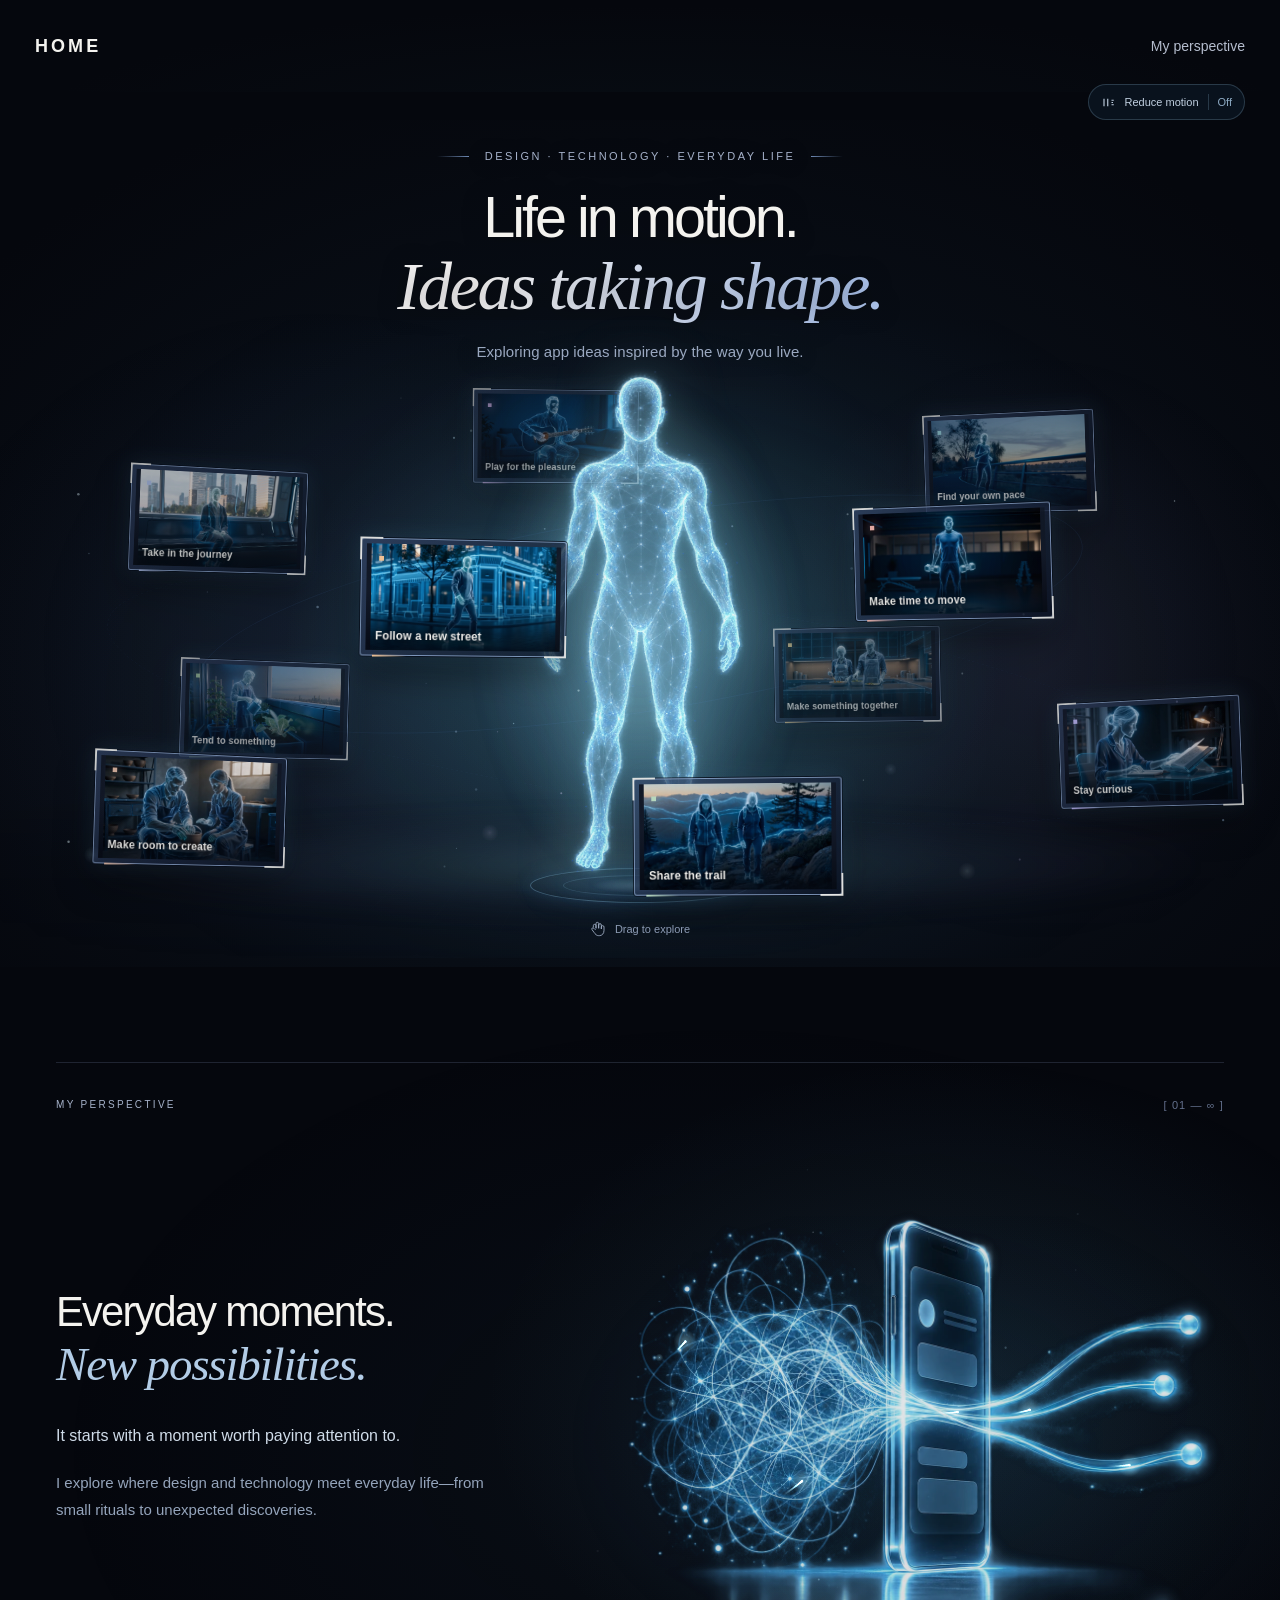
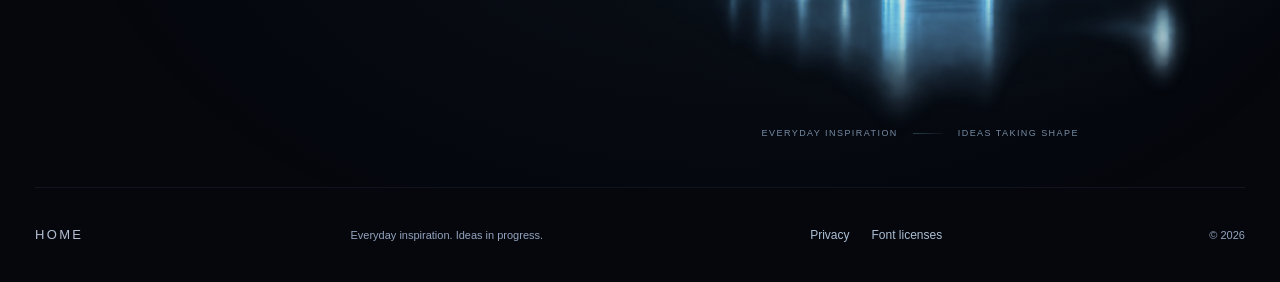
==== commit c8194786: "Remove explanatory paragraph from personal showcase" ====
--- a/index.html
+++ b/index.html
@@ -67,7 +67,6 @@
           <h2 id="perspective-title">Everyday moments.<br><em>New possibilities.</em></h2>
           <p class="story-lead">It starts with a moment worth paying attention to.</p>
           <p>I explore where design and technology meet everyday life—from small rituals to unexpected discoveries.</p>
-          <p>These scenes are a starting point, not a catalogue of finished apps. As ideas become projects, this space will grow with them.</p>
         </div>
         <figure class="story-art" data-art="perspective">
           <div class="art-halo" aria-hidden="true"></div>
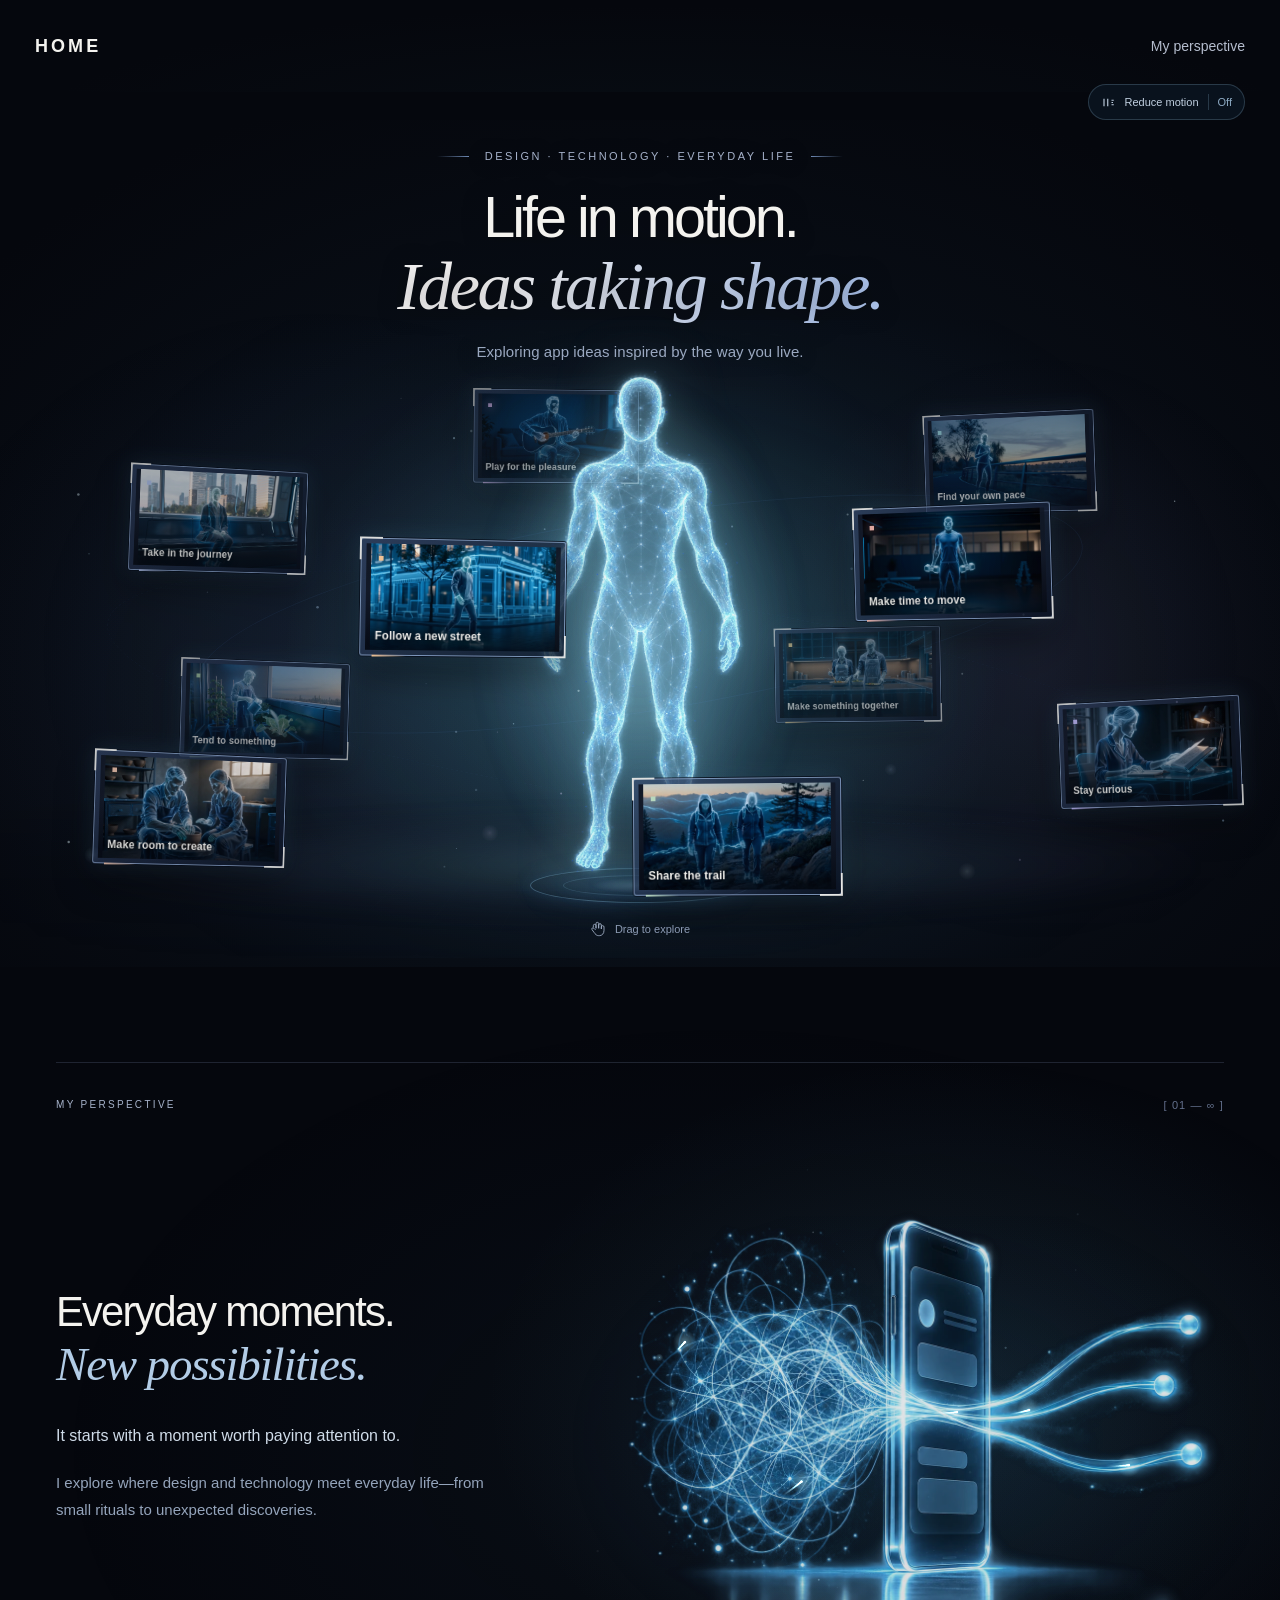
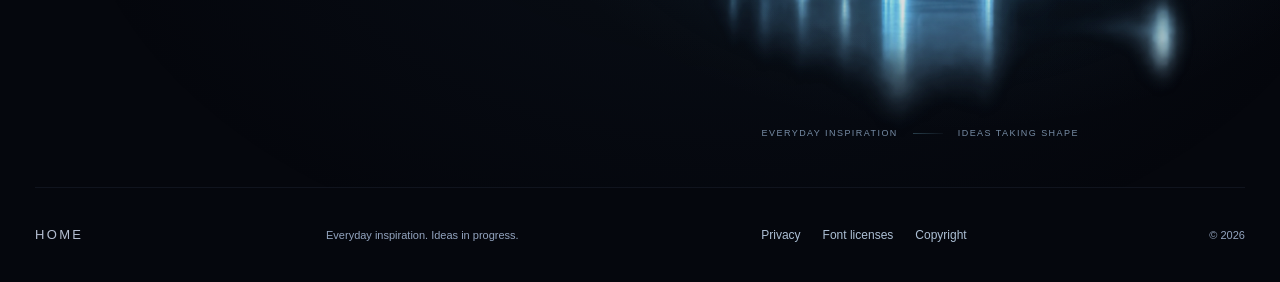
==== commit 2b050a1b: "Add rights-reserved notice and footer copyright links Reserve only rights actually held; preserve th" ====
--- a/index.html
+++ b/index.html
@@ -80,7 +80,7 @@
     </section>
   </main>
 
-  <footer class="site-footer"><a class="footer-wordmark" href="#">HOME</a><span>Everyday inspiration. Ideas in progress.</span><nav class="legal-links" aria-label="Site information"><a href="privacy.html">Privacy</a><a href="credits.html">Font licenses</a></nav><span>© <span id="year">2026</span></span></footer>
+  <footer class="site-footer"><a class="footer-wordmark" href="#">HOME</a><span>Everyday inspiration. Ideas in progress.</span><nav class="legal-links" aria-label="Site information"><a href="privacy.html">Privacy</a><a href="credits.html">Font licenses</a><a href="copyright.html">Copyright</a></nav><span>© <span id="year">2026</span></span></footer>
 
   <dialog id="scene-dialog" class="scene-dialog" aria-labelledby="dialog-title" aria-describedby="dialog-copy">
     <div class="dialog-shell">
